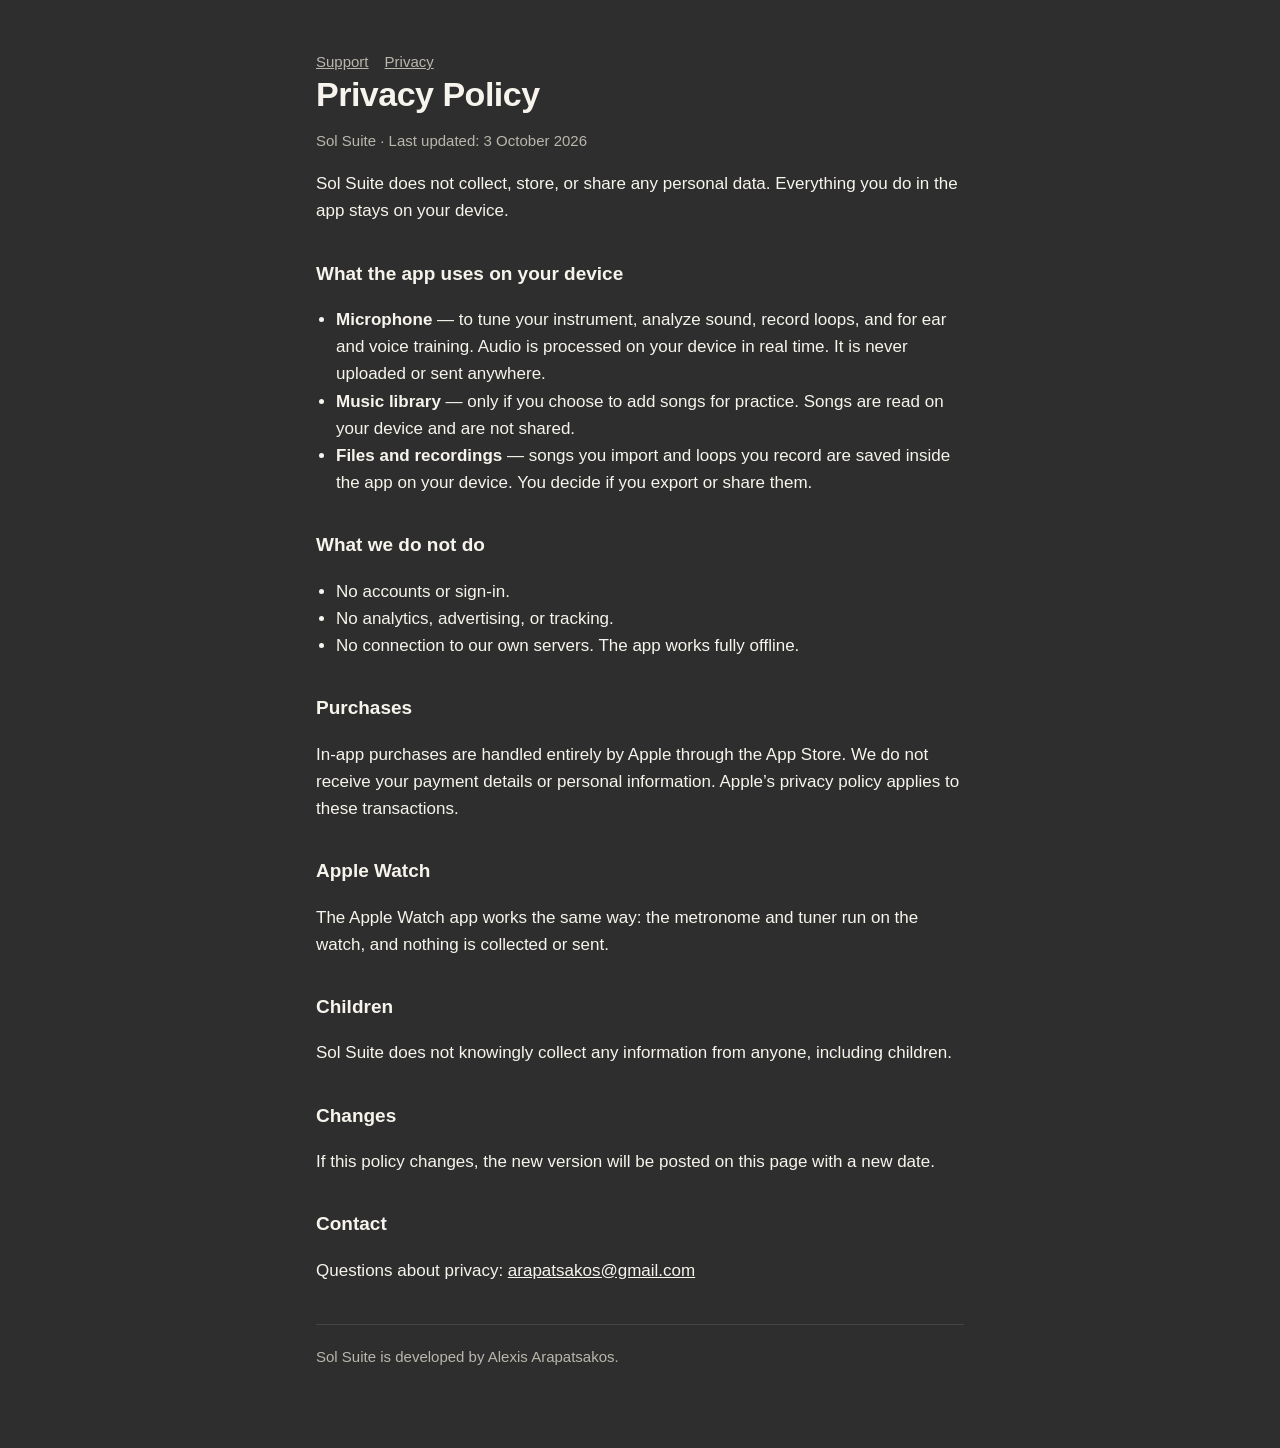
==== privacy.html @ 59be7405 "Sol Suite: υποστήριξη και πολιτική απορρήτου Co-Authored-By: Claude Opus 5.5 <noreply@anthropic.com>" ====
<!doctype html>
<html lang="en"><head><meta charset="utf-8"><meta name="viewport" content="width=device-width, initial-scale=1">
<title>Sol Suite · Privacy Policy</title><link rel="stylesheet" href="style.css"></head>
<body><main>
<nav><a href="index.html">Support</a><a href="privacy.html">Privacy</a></nav>
<h1>Privacy Policy</h1>
<p class="dim">Sol Suite · Last updated: 3 October 2026</p>

<p>Sol Suite does not collect, store, or share any personal data. Everything you do in the app stays on your device.</p>

<h2>What the app uses on your device</h2>
<ul>
<li><b>Microphone</b> — to tune your instrument, analyze sound, record loops, and for ear and voice training. Audio is processed on your device in real time. It is never uploaded or sent anywhere.</li>
<li><b>Music library</b> — only if you choose to add songs for practice. Songs are read on your device and are not shared.</li>
<li><b>Files and recordings</b> — songs you import and loops you record are saved inside the app on your device. You decide if you export or share them.</li>
</ul>

<h2>What we do not do</h2>
<ul>
<li>No accounts or sign-in.</li>
<li>No analytics, advertising, or tracking.</li>
<li>No connection to our own servers. The app works fully offline.</li>
</ul>

<h2>Purchases</h2>
<p>In-app purchases are handled entirely by Apple through the App Store. We do not receive your payment details or personal information. Apple’s privacy policy applies to these transactions.</p>

<h2>Apple Watch</h2>
<p>The Apple Watch app works the same way: the metronome and tuner run on the watch, and nothing is collected or sent.</p>

<h2>Children</h2>
<p>Sol Suite does not knowingly collect any information from anyone, including children.</p>

<h2>Changes</h2>
<p>If this policy changes, the new version will be posted on this page with a new date.</p>

<h2>Contact</h2>
<p>Questions about privacy: <a href="mailto:arapatsakos@gmail.com">arapatsakos@gmail.com</a></p>

<hr><p class="dim">Sol Suite is developed by Alexis Arapatsakos.</p>
</main></body></html>
---- style.css ----
:root { --bg:#2E2E2E; --fg:#F6F4EC; --dim:#B9B6AD; --line:#444; }
* { box-sizing:border-box; }
body { margin:0; background:var(--bg); color:var(--fg); font:17px/1.6 -apple-system, BlinkMacSystemFont, "Helvetica Neue", Arial, sans-serif; }
main { max-width:680px; margin:0 auto; padding:48px 16px 64px; }
h1 { font-size:34px; line-height:1.15; margin:0 0 6px; letter-spacing:-.5px; }
h2 { font-size:19px; margin:34px 0 8px; }
p, li { color:var(--fg); } .dim { color:var(--dim); font-size:15px; }
ul { padding-left:20px; } a { color:var(--fg); }
hr { border:0; border-top:1px solid var(--line); margin:40px 0 20px; }
nav a { color:var(--dim); margin-right:16px; font-size:15px; }
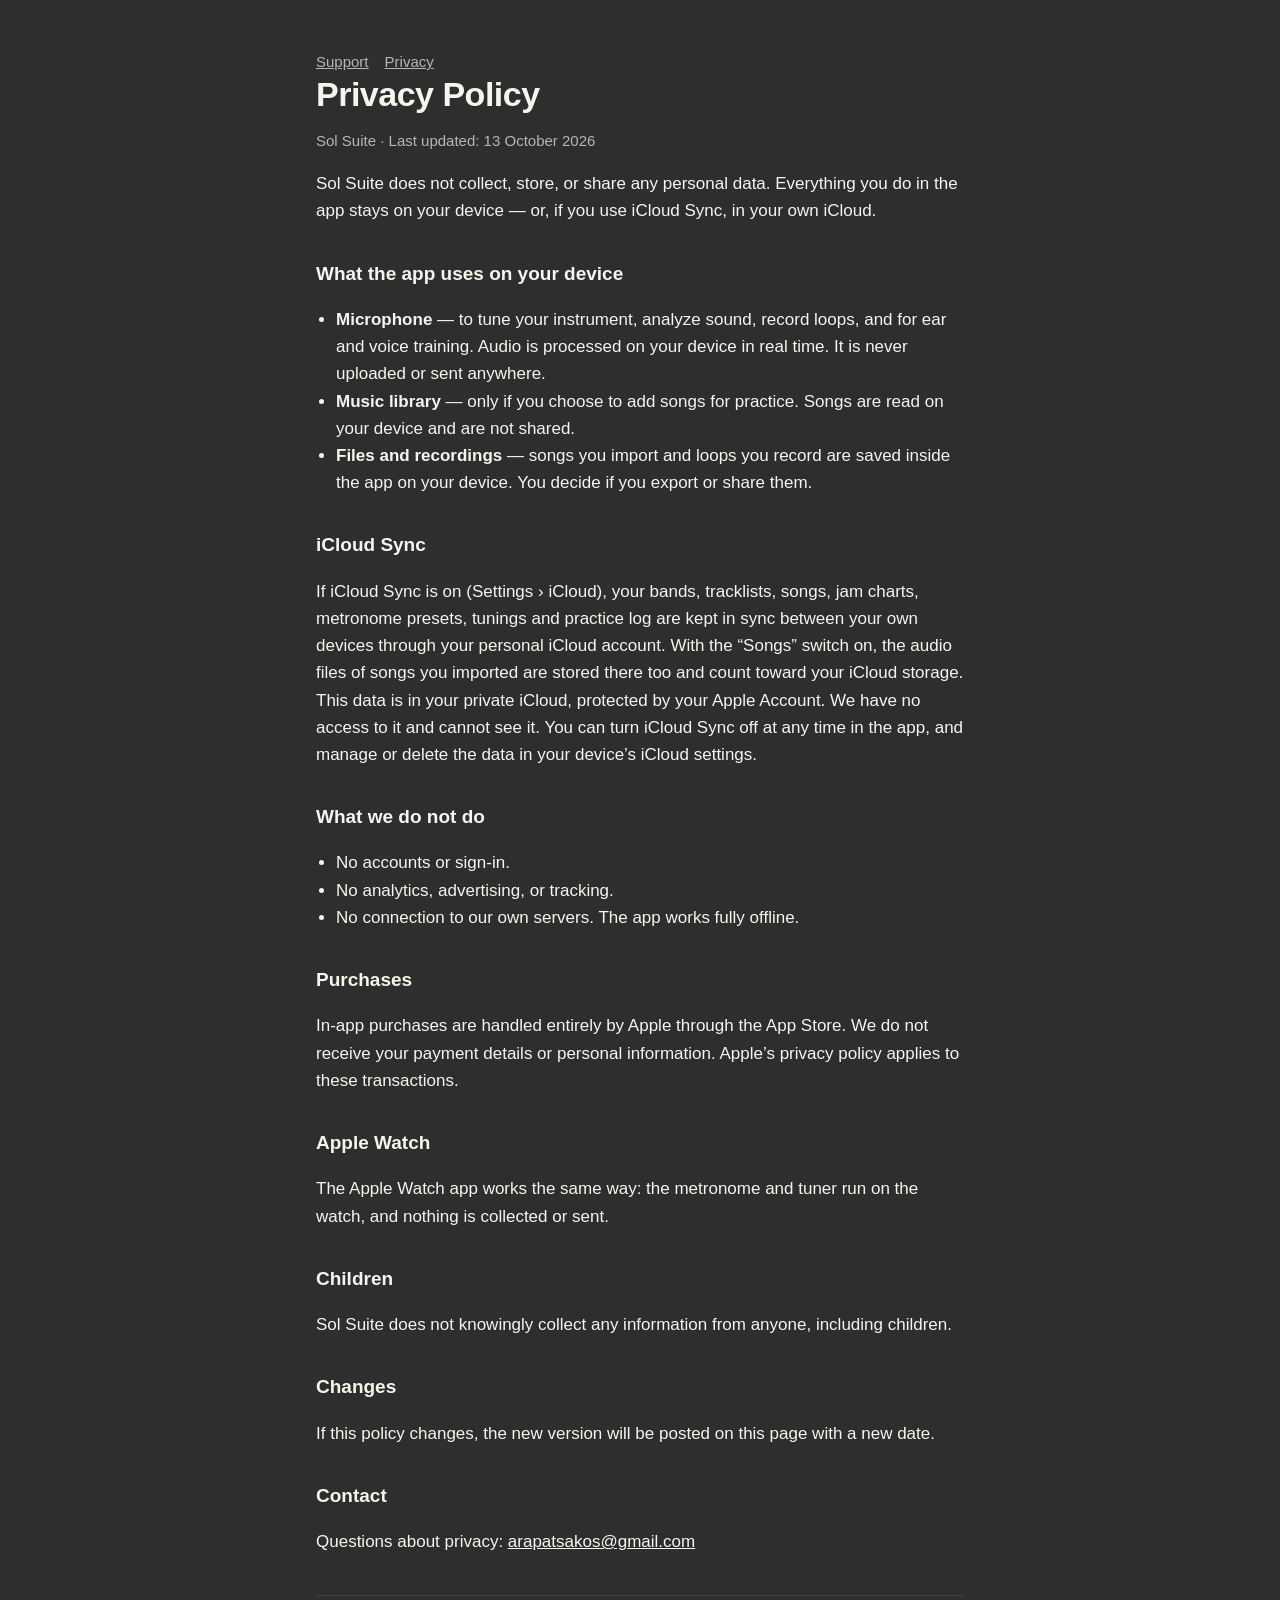
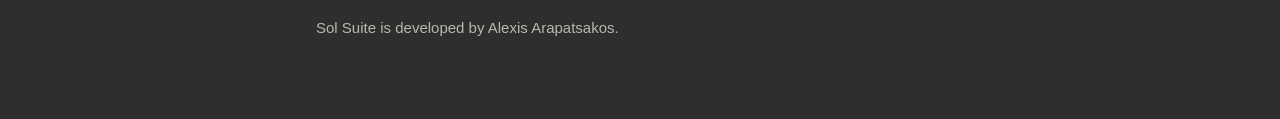
==== commit e8f2207b: "Privacy: iCloud Sync (Sol Suite 1.3) Co-Authored-By: Claude Opus 5.5 <noreply@anthropic.com>" ====
--- a/privacy.html
+++ b/privacy.html
@@ -4,9 +4,9 @@
 <body><main>
 <nav><a href="index.html">Support</a><a href="privacy.html">Privacy</a></nav>
 <h1>Privacy Policy</h1>
-<p class="dim">Sol Suite · Last updated: 3 October 2026</p>
+<p class="dim">Sol Suite · Last updated: 13 October 2026</p>
 
-<p>Sol Suite does not collect, store, or share any personal data. Everything you do in the app stays on your device.</p>
+<p>Sol Suite does not collect, store, or share any personal data. Everything you do in the app stays on your device — or, if you use iCloud Sync, in your own iCloud.</p>
 
 <h2>What the app uses on your device</h2>
 <ul>
@@ -14,6 +14,9 @@
 <li><b>Music library</b> — only if you choose to add songs for practice. Songs are read on your device and are not shared.</li>
 <li><b>Files and recordings</b> — songs you import and loops you record are saved inside the app on your device. You decide if you export or share them.</li>
 </ul>
+
+<h2>iCloud Sync</h2>
+<p>If iCloud Sync is on (Settings › iCloud), your bands, tracklists, songs, jam charts, metronome presets, tunings and practice log are kept in sync between your own devices through your personal iCloud account. With the “Songs” switch on, the audio files of songs you imported are stored there too and count toward your iCloud storage. This data is in your private iCloud, protected by your Apple Account. We have no access to it and cannot see it. You can turn iCloud Sync off at any time in the app, and manage or delete the data in your device’s iCloud settings.</p>
 
 <h2>What we do not do</h2>
 <ul>
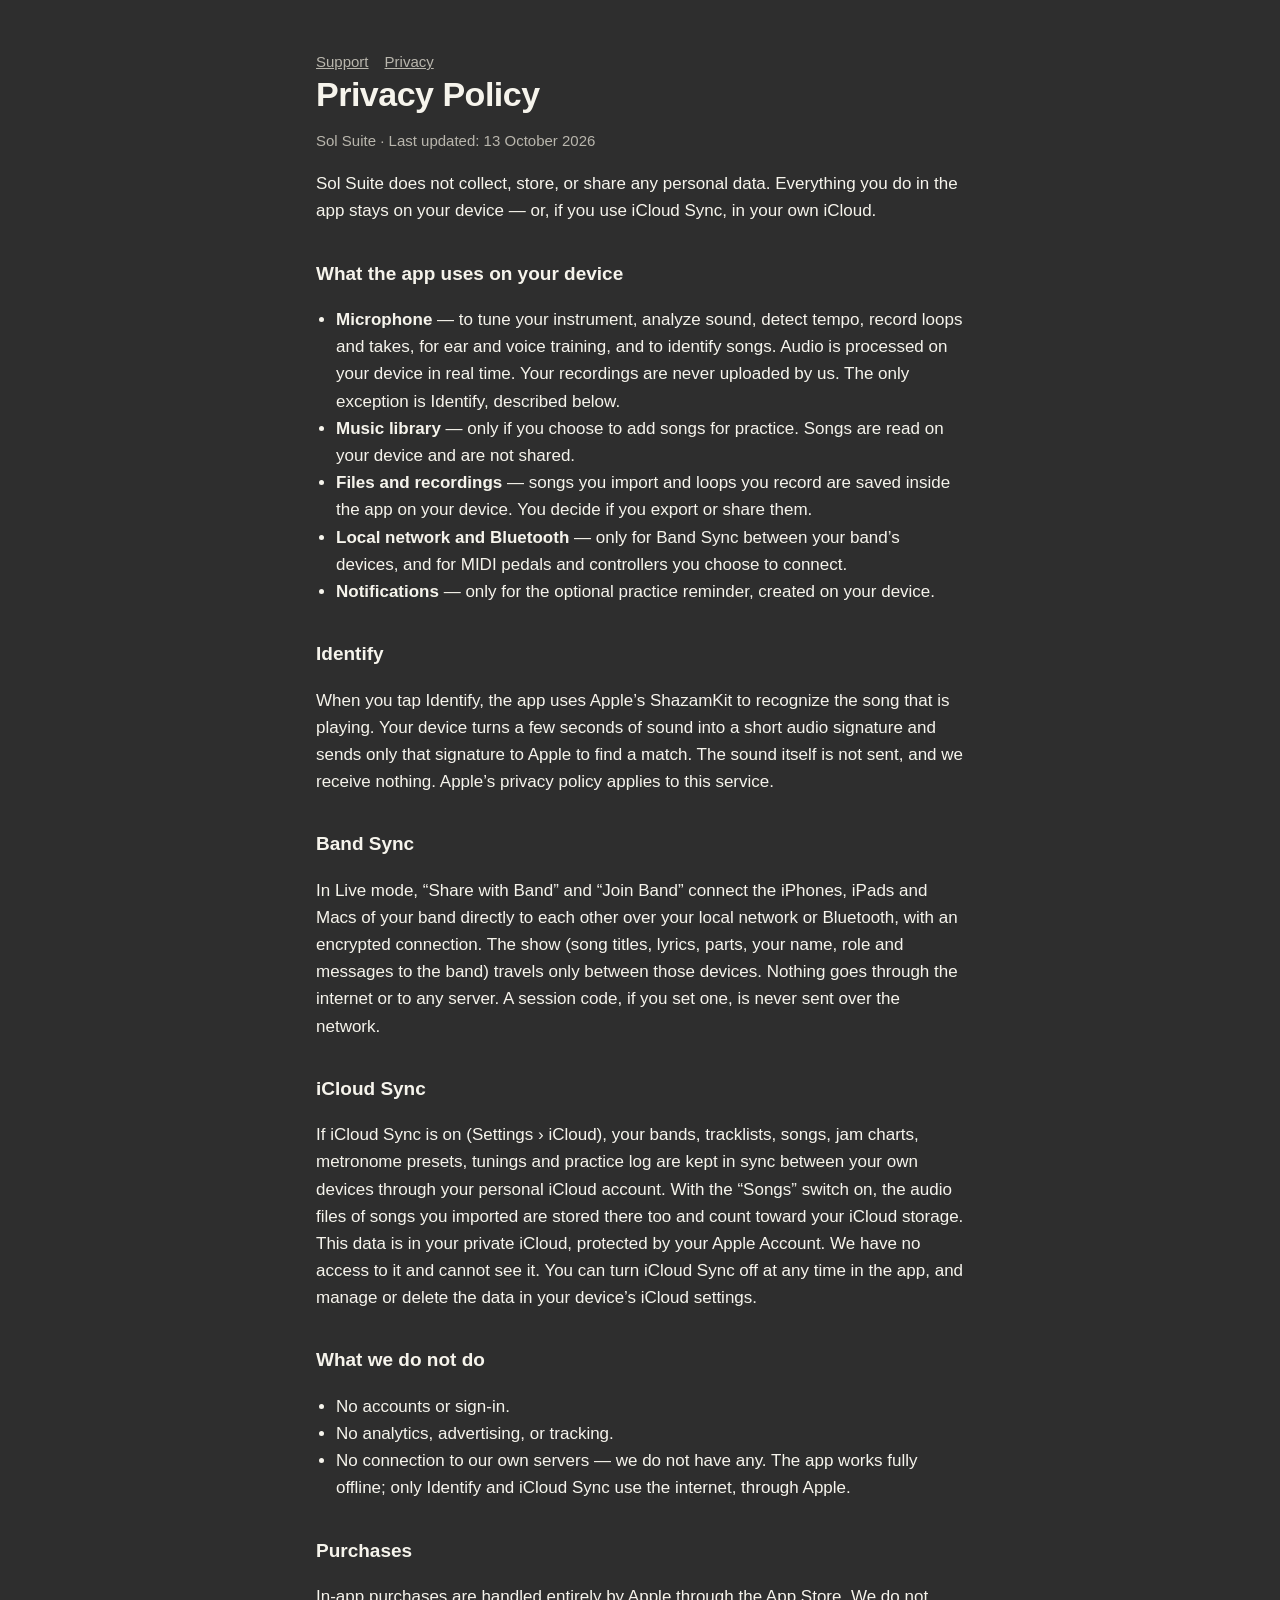
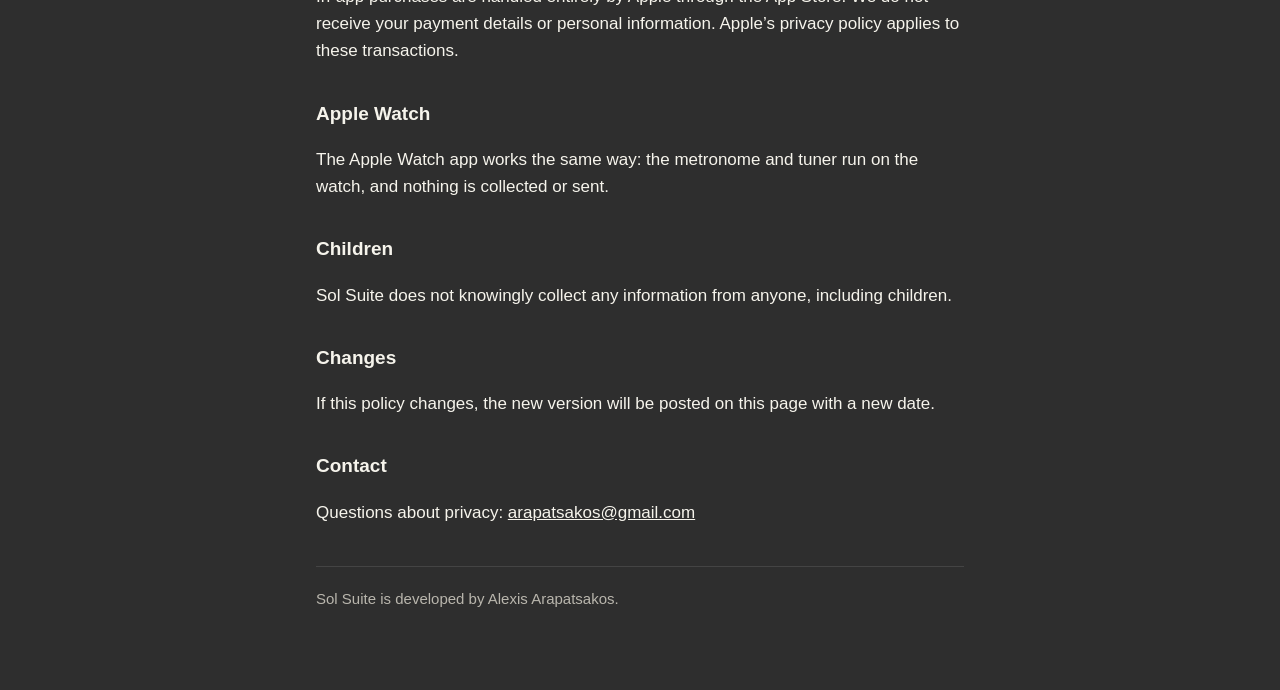
==== commit 2e96a2f7: "Privacy: Identify (ShazamKit), Band Sync, local network/Bluetooth, notifications Co-Authored-By: Cla" ====
--- a/privacy.html
+++ b/privacy.html
@@ -10,10 +10,18 @@
 
 <h2>What the app uses on your device</h2>
 <ul>
-<li><b>Microphone</b> — to tune your instrument, analyze sound, record loops, and for ear and voice training. Audio is processed on your device in real time. It is never uploaded or sent anywhere.</li>
+<li><b>Microphone</b> — to tune your instrument, analyze sound, detect tempo, record loops and takes, for ear and voice training, and to identify songs. Audio is processed on your device in real time. Your recordings are never uploaded by us. The only exception is Identify, described below.</li>
 <li><b>Music library</b> — only if you choose to add songs for practice. Songs are read on your device and are not shared.</li>
 <li><b>Files and recordings</b> — songs you import and loops you record are saved inside the app on your device. You decide if you export or share them.</li>
+<li><b>Local network and Bluetooth</b> — only for Band Sync between your band’s devices, and for MIDI pedals and controllers you choose to connect.</li>
+<li><b>Notifications</b> — only for the optional practice reminder, created on your device.</li>
 </ul>
+
+<h2>Identify</h2>
+<p>When you tap Identify, the app uses Apple’s ShazamKit to recognize the song that is playing. Your device turns a few seconds of sound into a short audio signature and sends only that signature to Apple to find a match. The sound itself is not sent, and we receive nothing. Apple’s privacy policy applies to this service.</p>
+
+<h2>Band Sync</h2>
+<p>In Live mode, “Share with Band” and “Join Band” connect the iPhones, iPads and Macs of your band directly to each other over your local network or Bluetooth, with an encrypted connection. The show (song titles, lyrics, parts, your name, role and messages to the band) travels only between those devices. Nothing goes through the internet or to any server. A session code, if you set one, is never sent over the network.</p>
 
 <h2>iCloud Sync</h2>
 <p>If iCloud Sync is on (Settings › iCloud), your bands, tracklists, songs, jam charts, metronome presets, tunings and practice log are kept in sync between your own devices through your personal iCloud account. With the “Songs” switch on, the audio files of songs you imported are stored there too and count toward your iCloud storage. This data is in your private iCloud, protected by your Apple Account. We have no access to it and cannot see it. You can turn iCloud Sync off at any time in the app, and manage or delete the data in your device’s iCloud settings.</p>
@@ -22,7 +30,7 @@
 <ul>
 <li>No accounts or sign-in.</li>
 <li>No analytics, advertising, or tracking.</li>
-<li>No connection to our own servers. The app works fully offline.</li>
+<li>No connection to our own servers — we do not have any. The app works fully offline; only Identify and iCloud Sync use the internet, through Apple.</li>
 </ul>
 
 <h2>Purchases</h2>
